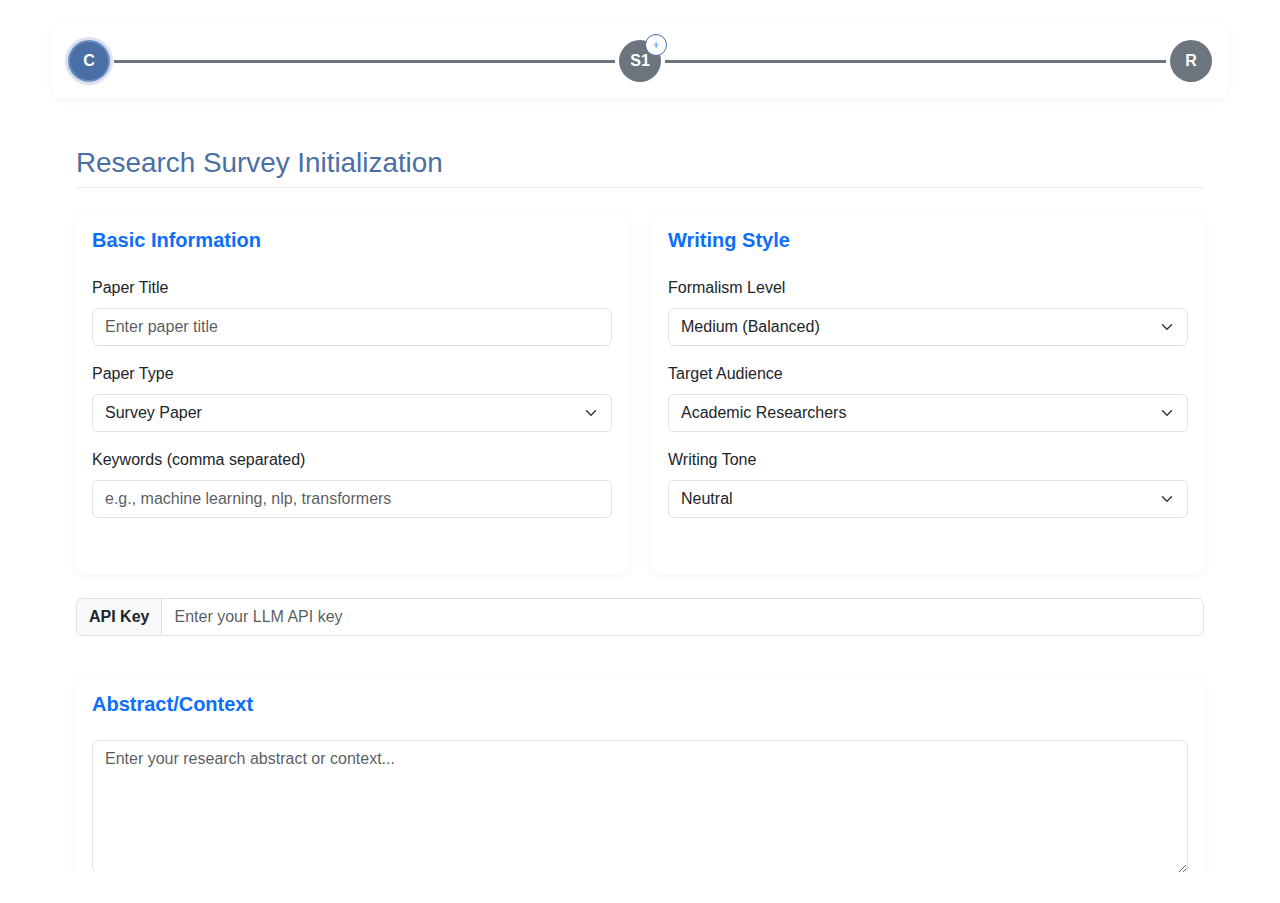
==== index.html @ d532deb4 "Initialized the project" ====
<!DOCTYPE html>
<html lang="en">
<head>
    <meta charset="UTF-8">
    <meta name="viewport" content="width=device-width, initial-scale=1.0">
    <title>Research Survey Generator</title>
    <link href="https://cdn.jsdelivr.net/npm/bootstrap@5.3.0/dist/css/bootstrap.min.css" rel="stylesheet">
    <link rel="stylesheet" href="https://cdn.jsdelivr.net/npm/bootstrap-icons@1.10.0/font/bootstrap-icons.css">
    <link rel="stylesheet" href="style.css">
</head>
<body>
    <div class="container py-4">
        <div class="progress-container" id="progress-container">
            <div class="progress-circle bg-success text-white active" onclick="navigateTo('context')">C</div>
            <div class="progress-connector bg-secondary"></div>
            <div class="progress-circle bg-secondary text-white" onclick="navigateTo('section')" id="section-1">
                S1
                <div class="add-section" onclick="showAddModal(event, 'section-1')">
                    <i class="bi bi-plus"></i>
                </div>
            </div>
            <div class="progress-connector bg-secondary"></div>
            <div class="progress-circle bg-secondary text-white" onclick="navigateTo('review')">R</div>
        </div>

        <div class="modal fade" id="sectionModal">
            <div class="modal-dialog">
                <div class="modal-content">
                    <div class="modal-header">
                        <h5 class="modal-title">Add New</h5>
                        <button type="button" class="btn-close" data-bs-dismiss="modal"></button>
                    </div>
                    <div class="modal-body">
                        <div class="mb-3">
                            <label class="form-label">Type</label>
                            <select class="form-select" id="sectionType">
                                <option value="section">Section</option>
                                <option value="subsection">Subsection</option>
                            </select>
                        </div>
                        <div class="mb-3">
                            <label class="form-label">Name</label>
                            <input type="text" class="form-control" id="sectionName">
                        </div>
                    </div>
                    <div class="modal-footer">
                        <button type="button" class="btn btn-secondary" data-bs-dismiss="modal">Cancel</button>
                        <button type="button" class="btn btn-primary" onclick="addSection()">Add</button>
                    </div>
                </div>
            </div>
        </div>

        <iframe id="content-iframe" name="contentFrame"></iframe>
    </div>

    <script src="https://cdn.jsdelivr.net/npm/bootstrap@5.3.0/dist/js/bootstrap.bundle.min.js"></script>
    <script>
        const sectionModal = new bootstrap.Modal('#sectionModal');
        let currentParentId = '';
        let sectionCount = 1;
        let currentStage = 'context';

        // Load config from localStorage
        function loadConfig() {
            const savedConfig = localStorage.getItem('surveyConfig');
            window.surveyConfig = savedConfig ? JSON.parse(savedConfig) : {
                meta: {
                    currentStage: 'context',
                    created: new Date().toISOString(),
                    lastModified: new Date().toISOString()
                },
                context: {},
                sections: {},
                review: {}
            };
            currentStage = window.surveyConfig.meta.currentStage;
        }

        // Save config to localStorage
        function saveConfig() {
            window.surveyConfig.meta.lastModified = new Date().toISOString();
            localStorage.setItem('surveyConfig', JSON.stringify(window.surveyConfig));
        }

        function updateProgress() {
            const circles = document.querySelectorAll('.progress-circle');
            const connectors = document.querySelectorAll('.progress-connector');
            
            circles.forEach(circle => circle.classList.remove('bg-success', 'active'));
            connectors.forEach(connector => connector.classList.remove('bg-success'));
            
            if(currentStage === 'context') {
                circles[0].classList.add('bg-success', 'active');
            } else if(currentStage === 'section') {
                circles[0].classList.add('bg-success');
                connectors[0].classList.add('bg-success');
                circles[1].classList.add('bg-success', 'active');
            } else if(currentStage === 'review') {
                circles.forEach(circle => circle.classList.add('bg-success'));
                connectors.forEach(connector => connector.classList.add('bg-success'));
                circles[circles.length - 1].classList.add('active');
            }
        }

        function showAddModal(e, parentId) {
            e.stopPropagation();
            currentParentId = parentId;
            sectionModal.show();
        }

        function addSection() {
            const type = document.getElementById('sectionType').value;
            const name = document.getElementById('sectionName').value;
            
            if(type === 'section') {
                sectionCount++;
                const newSection = document.createElement('div');
                newSection.className = 'progress-circle bg-secondary text-white';
                newSection.id = `section-${sectionCount}`;
                newSection.innerHTML = `S${sectionCount}`;
                newSection.onclick = function() { 
                    navigateTo('section');
                    document.querySelectorAll('.progress-circle').forEach(c => c.classList.remove('active'));
                    this.classList.add('active');
                };
                
                const addButton = document.createElement('div');
                addButton.className = 'add-section';
                addButton.innerHTML = '<i class="bi bi-plus"></i>';
                addButton.onclick = function(e) { showAddModal(e, newSection.id); };
                newSection.appendChild(addButton);
                
                const connector = document.createElement('div');
                connector.className = 'progress-connector bg-secondary';
                
                const container = document.getElementById('progress-container');
                const reviewCircle = container.lastElementChild;
                container.insertBefore(connector, reviewCircle);
                container.insertBefore(newSection, reviewCircle);
                container.insertBefore(connector, reviewCircle);
            }
            
            sectionModal.hide();
            document.getElementById('sectionName').value = '';
            saveConfig();
        }

        function navigateTo(page) {
            currentStage = page;
            window.surveyConfig.meta.currentStage = page;
            saveConfig();
            updateProgress();
            const iframe = document.getElementById('content-iframe');
            iframe.src = `${page}.html`;
            iframe.onload = () => {
                const savedConfig = localStorage.getItem('surveyConfig');
                const config = JSON.parse(savedConfig);
                iframe.contentWindow.postMessage({
                    action: 'loadContextData',
                    data: config || {}
                }, '*');
                
            };
        }

        // Handle messages from iframe
        window.addEventListener('message', (event) => {
            if (event.data.action === 'saveState') {
                window.surveyConfig[event.data.page] = event.data.data; // Only keep latest data
                saveConfig();
            } else if (event.data.action === 'navigate') {
                navigateTo(event.data.page);
            }
        });

        // Initialize
        document.addEventListener('DOMContentLoaded', () => {
            loadConfig();
            navigateTo(currentStage);
            updateProgress();
        });

        // In index.html, update the message listener:
        window.addEventListener('message', (event) => {
            if (event.data.action === 'saveState') {
                if (event.data.data['section-1']?.apiKey) {
                    window.surveyConfig.apiKey = event.data.data['section-1'].apiKey; // Store at root
                }
                window.surveyConfig[event.data.page] = event.data.data;
                saveConfig();
            } else if (event.data.action === 'navigate') {
                navigateTo(event.data.page);
            }
        });
    </script>
</body>
</html>
---- style.css ----
:root {
    --primary-color: #4a6fa5;
    --secondary-color: #6c8fc7;
    --light-bg: #f8f9fa;
    --card-bg: #ffffff;
    --text-color: #495057;
}

body {
    background-color: var(--light-bg);
    color: var(--text-color);
    font-family: 'Segoe UI', Tahoma, Geneva, Verdana, sans-serif;
}

.container {
    max-width: 1200px;
    padding-top: 2rem;
}

.progress-container {
    display: flex;
    align-items: center;
    gap: 4px;
    margin-bottom: 1.5rem;
    padding: 1rem;
    background-color: var(--card-bg);
    border-radius: 10px;
    box-shadow: 0 2px 10px rgba(0,0,0,0.05);
}

.progress-circle {
    width: 42px;
    height: 42px;
    border-radius: 50%;
    display: flex;
    align-items: center;
    justify-content: center;
    cursor: pointer;
    position: relative;
    flex-shrink: 0;
    font-weight: 600;
    transition: all 0.3s ease;
    border: 2px solid transparent;
}

.progress-connector {
    height: 3px;
    flex-grow: 1;
    background-color: #e9ecef;
    min-width: 30px;
    transition: all 0.3s ease;
}

.add-section {
    position: absolute;
    right: -8px;
    top: -8px;
    background: white;
    border-radius: 50%;
    width: 22px;
    height: 22px;
    display: flex;
    align-items: center;
    justify-content: center;
    border: 1px solid var(--primary-color);
    color: var(--primary-color);
    font-size: 12px;
    cursor: pointer;
    transition: all 0.2s ease;
}

.add-section:hover {
    background-color: var(--primary-color);
    color: white;
}

.active {
    background-color: var(--primary-color) !important;
    border-color: var(--secondary-color);
    box-shadow: 0 0 0 3px rgba(74, 111, 165, 0.2);
}

#content-iframe {
    width: 100%;
    height: calc(100vh - 150px);
    border: none;
    background: transparent;
    border-radius: 10px;
}

.btn-primary {
    background-color: var(--primary-color);
    border-color: var(--primary-color);
}

:root {
    --primary-color: #4a6fa5;
    --secondary-color: #6c8fc7;
    --card-bg: #ffffff;
    --text-color: #495057;
}

body {
    background-color: transparent;
    color: var(--text-color);
    font-family: 'Segoe UI', Tahoma, Geneva, Verdana, sans-serif;
    padding: 0;
    margin: 0;
}

.content-header {
    color: var(--primary-color);
    margin-bottom: 1.5rem;
    padding-bottom: 0.5rem;
    border-bottom: 1px solid #e9ecef;
}

.card {
    border: none;
    border-radius: 10px;
    box-shadow: 0 2px 10px rgba(0,0,0,0.05);
    margin-bottom: 1.5rem;
}

.card-title {
    font-weight: 600;
}

.btn-primary {
    background-color: var(--primary-color);
    border-color: var(--primary-color);
}

.reference-paper {
    border-left: 3px solid var(--primary-color);
    padding-left: 15px;
    margin-bottom: 20px;
}

.upload-btn {
    cursor: pointer;
    color: var(--primary-color);
}

#generatedContent {
    min-height: 200px;
    border: 1px solid #dee2e6;
    border-radius: 5px;
    padding: 15px;
    background-color: #f8f9fa;
    white-space: pre-wrap;
}

.loading-spinner {
    display: none;
    width: 2rem;
    height: 2rem;
}

/* Highlighted Text Style */
.highlight {
    background-color: red;
    color: white;
}
.comment {
    display: inline-block;
    position: relative;
}
.comment:hover .comment-tooltip {
    display: block;
}
.comment-tooltip {
    display: none;
    position: absolute;
    left: 0;
    bottom: 100%;
    background-color: yellow;
    padding: 5px;
    border-radius: 4px;
    z-index: 1000;
    white-space: nowrap;
}

.input-group-text {
    font-weight: bold;  /* Optional: changes the description appearance */
}

.loading-spinner {
    width: 1rem;
    height: 1rem;
}

:root {
    --primary-color: #4a6fa5;
    --secondary-color: #6c8fc7;
    --card-bg: #ffffff;
    --text-color: #495057;
}

body {
    background-color: transparent;
    color: var(--text-color);
    font-family: 'Segoe UI', Tahoma, Geneva, Verdana, sans-serif;
    padding: 0;
    margin: 0;
}

.content-header {
    color: var(--primary-color);
    margin-bottom: 1.5rem;
    padding-bottom: 0.5rem;
    border-bottom: 1px solid #e9ecef;
}

.card {
    border: none;
    border-radius: 10px;
    box-shadow: 0 2px 10px rgba(0,0,0,0.05);
    margin-bottom: 1.5rem;
}

.card-title {
    font-weight: 600;
}

.btn-primary {
    background-color: var(--primary-color);
    border-color: var(--primary-color);
}

.editable-content {
    border: 1px solid #ced4da;
    padding: 10px;
    min-height: 200px;
    background-color: #fff;
    border-radius: 4px;
}

.editable-content:empty:before {
    content: attr(placeholder);
    color: #6c757d;
}

.highlighted {
    background-color: yellow;
    position: relative;
}

.comment {
    border: 1px solid #dee2e6;
    padding: 5px 10px;
    margin: 5px 0;
    background-color: #f8f9fa;
    border-radius: 4px;
}

.comment small {
    color: #6c757d;
}

.summarize-btn {
    padding: 4px 8px;
    font-size: 0.875rem;
}

.summarize-btn .spinner-border {
    vertical-align: middle;
}
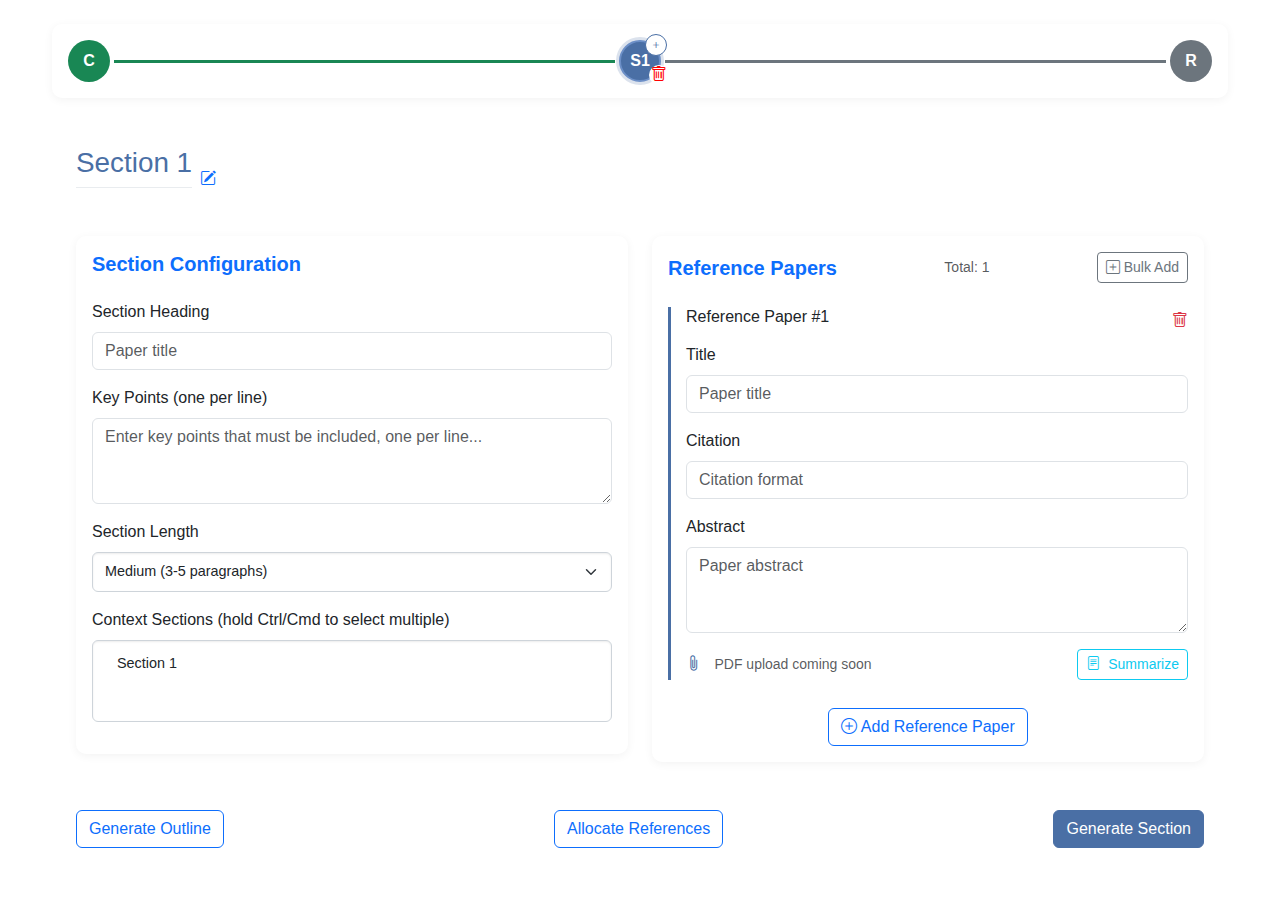
==== commit a541288a: "Version 1.0" ====
--- a/index.html
+++ b/index.html
@@ -11,17 +11,9 @@
 <body>
     <div class="container py-4">
         <div class="progress-container" id="progress-container">
-            <div class="progress-circle bg-success text-white active" onclick="navigateTo('context')">C</div>
-            <div class="progress-connector bg-secondary"></div>
-            <div class="progress-circle bg-secondary text-white" onclick="navigateTo('section')" id="section-1">
-                S1
-                <div class="add-section" onclick="showAddModal(event, 'section-1')">
-                    <i class="bi bi-plus"></i>
-                </div>
-            </div>
-            <div class="progress-connector bg-secondary"></div>
-            <div class="progress-circle bg-secondary text-white" onclick="navigateTo('review')">R</div>
+            <!-- Progress bar will be dynamically populated -->
         </div>
+        
 
         <div class="modal fade" id="sectionModal">
             <div class="modal-dialog">
@@ -55,144 +47,6 @@
     </div>
 
     <script src="https://cdn.jsdelivr.net/npm/bootstrap@5.3.0/dist/js/bootstrap.bundle.min.js"></script>
-    <script>
-        const sectionModal = new bootstrap.Modal('#sectionModal');
-        let currentParentId = '';
-        let sectionCount = 1;
-        let currentStage = 'context';
-
-        // Load config from localStorage
-        function loadConfig() {
-            const savedConfig = localStorage.getItem('surveyConfig');
-            window.surveyConfig = savedConfig ? JSON.parse(savedConfig) : {
-                meta: {
-                    currentStage: 'context',
-                    created: new Date().toISOString(),
-                    lastModified: new Date().toISOString()
-                },
-                context: {},
-                sections: {},
-                review: {}
-            };
-            currentStage = window.surveyConfig.meta.currentStage;
-        }
-
-        // Save config to localStorage
-        function saveConfig() {
-            window.surveyConfig.meta.lastModified = new Date().toISOString();
-            localStorage.setItem('surveyConfig', JSON.stringify(window.surveyConfig));
-        }
-
-        function updateProgress() {
-            const circles = document.querySelectorAll('.progress-circle');
-            const connectors = document.querySelectorAll('.progress-connector');
-            
-            circles.forEach(circle => circle.classList.remove('bg-success', 'active'));
-            connectors.forEach(connector => connector.classList.remove('bg-success'));
-            
-            if(currentStage === 'context') {
-                circles[0].classList.add('bg-success', 'active');
-            } else if(currentStage === 'section') {
-                circles[0].classList.add('bg-success');
-                connectors[0].classList.add('bg-success');
-                circles[1].classList.add('bg-success', 'active');
-            } else if(currentStage === 'review') {
-                circles.forEach(circle => circle.classList.add('bg-success'));
-                connectors.forEach(connector => connector.classList.add('bg-success'));
-                circles[circles.length - 1].classList.add('active');
-            }
-        }
-
-        function showAddModal(e, parentId) {
-            e.stopPropagation();
-            currentParentId = parentId;
-            sectionModal.show();
-        }
-
-        function addSection() {
-            const type = document.getElementById('sectionType').value;
-            const name = document.getElementById('sectionName').value;
-            
-            if(type === 'section') {
-                sectionCount++;
-                const newSection = document.createElement('div');
-                newSection.className = 'progress-circle bg-secondary text-white';
-                newSection.id = `section-${sectionCount}`;
-                newSection.innerHTML = `S${sectionCount}`;
-                newSection.onclick = function() { 
-                    navigateTo('section');
-                    document.querySelectorAll('.progress-circle').forEach(c => c.classList.remove('active'));
-                    this.classList.add('active');
-                };
-                
-                const addButton = document.createElement('div');
-                addButton.className = 'add-section';
-                addButton.innerHTML = '<i class="bi bi-plus"></i>';
-                addButton.onclick = function(e) { showAddModal(e, newSection.id); };
-                newSection.appendChild(addButton);
-                
-                const connector = document.createElement('div');
-                connector.className = 'progress-connector bg-secondary';
-                
-                const container = document.getElementById('progress-container');
-                const reviewCircle = container.lastElementChild;
-                container.insertBefore(connector, reviewCircle);
-                container.insertBefore(newSection, reviewCircle);
-                container.insertBefore(connector, reviewCircle);
-            }
-            
-            sectionModal.hide();
-            document.getElementById('sectionName').value = '';
-            saveConfig();
-        }
-
-        function navigateTo(page) {
-            currentStage = page;
-            window.surveyConfig.meta.currentStage = page;
-            saveConfig();
-            updateProgress();
-            const iframe = document.getElementById('content-iframe');
-            iframe.src = `${page}.html`;
-            iframe.onload = () => {
-                const savedConfig = localStorage.getItem('surveyConfig');
-                const config = JSON.parse(savedConfig);
-                iframe.contentWindow.postMessage({
-                    action: 'loadContextData',
-                    data: config || {}
-                }, '*');
-                
-            };
-        }
-
-        // Handle messages from iframe
-        window.addEventListener('message', (event) => {
-            if (event.data.action === 'saveState') {
-                window.surveyConfig[event.data.page] = event.data.data; // Only keep latest data
-                saveConfig();
-            } else if (event.data.action === 'navigate') {
-                navigateTo(event.data.page);
-            }
-        });
-
-        // Initialize
-        document.addEventListener('DOMContentLoaded', () => {
-            loadConfig();
-            navigateTo(currentStage);
-            updateProgress();
-        });
-
-        // In index.html, update the message listener:
-        window.addEventListener('message', (event) => {
-            if (event.data.action === 'saveState') {
-                if (event.data.data['section-1']?.apiKey) {
-                    window.surveyConfig.apiKey = event.data.data['section-1'].apiKey; // Store at root
-                }
-                window.surveyConfig[event.data.page] = event.data.data;
-                saveConfig();
-            } else if (event.data.action === 'navigate') {
-                navigateTo(event.data.page);
-            }
-        });
-    </script>
+    <script src="script/index.js"></script>
 </body>
-</html>
+</html>--- a/style.css
+++ b/style.css
@@ -69,6 +69,22 @@
     transition: all 0.2s ease;
 }
 
+
+.remove-section {
+    position: absolute;
+    bottom: -5px;
+    right: -10px;
+    cursor: pointer;
+    background: white;
+    border-radius: 50%;
+    width: 20px;
+    height: 20px;
+    display: flex;
+    align-items: center;
+    justify-content: center;
+    color: red;
+}
+
 .add-section:hover {
     background-color: var(--primary-color);
     color: white;
@@ -265,4 +281,72 @@
 
 .summarize-btn .spinner-border {
     vertical-align: middle;
+}
+
+
+.carousel {
+    position: relative;
+    overflow: hidden;
+}
+
+
+.reference-paper {
+    transition: opacity 0.3s ease;
+}
+
+.reference-paper.active {
+    display: block !important;
+    opacity: 1;
+}
+
+/* Form Select Styling */
+.form-select {
+    border-radius: 6px; /* Matches rounded corners of form-control */
+    border: 1px solid #ced4da; /* Default Bootstrap border color */
+    font-size: 0.9rem; /* Consistent with other inputs */
+    padding: 8px 12px; /* Matches form-control padding */
+    background-color: #fff; /* White background for consistency */
+    box-shadow: inset 0 1px 2px rgba(0, 0, 0, 0.075); /* Subtle inner shadow */
+    transition: border-color 0.15s ease-in-out, box-shadow 0.15s ease-in-out; /* Smooth transitions */}
+
+/* Hover State */
+.form-select:hover {
+    border-color: #b8c6db; /* Slightly darker gray for subtle feedback */
+}
+
+/* Focus State */
+.form-select:focus {
+    border-color: #80bdff; /* Matches Bootstrap primary focus */
+    box-shadow: 0 0 0 0.2rem rgba(0, 123, 255, 0.25); /* Primary blue glow */
+    outline: none; /* Removes default outline */
+}
+
+/* Option Styling */
+.form-select option {
+    padding: 6px 12px; /* Comfortable spacing for readability */
+    color: #212529; /* Dark text for contrast */
+}
+
+/* Selected Option */
+.form-select option:checked {
+    background-color: #e9ecef; /* Light gray for selected items */
+    color: #212529;
+}
+
+/* Scrollbar Styling for Multiple Select */
+.form-select::-webkit-scrollbar {
+    width: 6px; /* Slim scrollbar */
+}
+
+.form-select::-webkit-scrollbar-thumb {
+    background-color: #adb5bd; /* Muted gray, matches theme */
+    border-radius: 3px;
+}
+
+.form-select::-webkit-scrollbar-thumb:hover {
+    background-color: #6c757d; /* Darker gray on hover */
+}
+
+.form-select::-webkit-scrollbar-track {
+    background-color: #f8f9fa; /* Light background for track */
 }